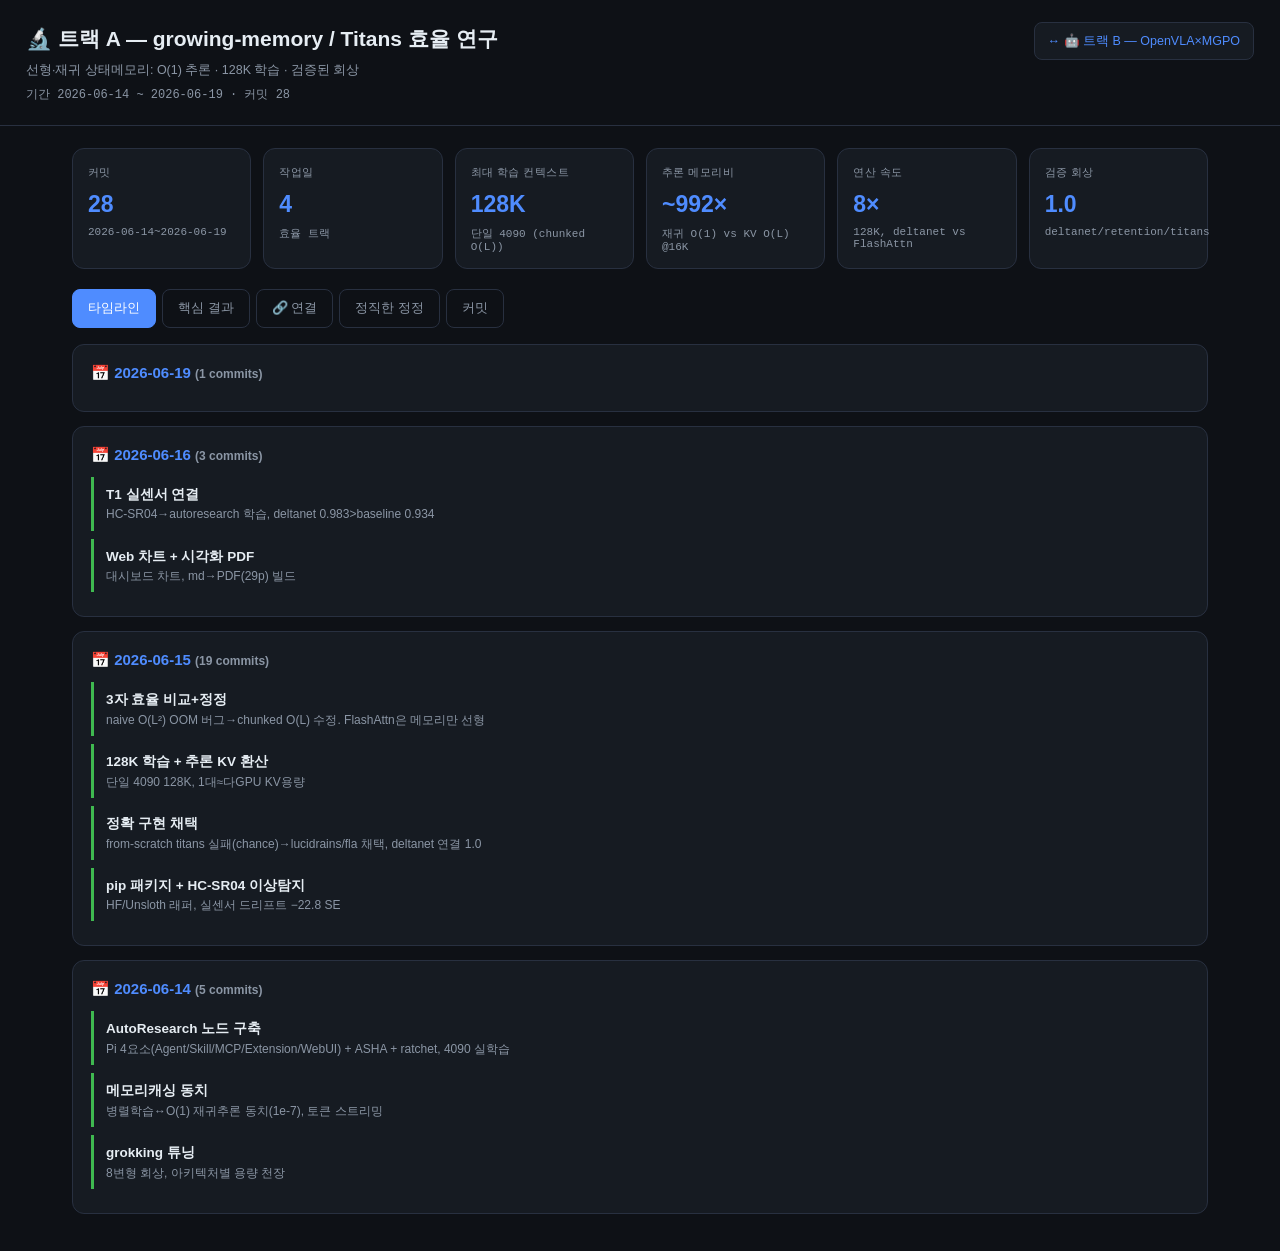
==== report/track_a_growing_memory.html @ 5fa823ae "refactor(report): 보고서를 두 연구 트랙으로 분리 + 연결점 명시 - track_a_growing_memory.html: growing-memory/Titans 효율" ====
<!DOCTYPE html><html lang=ko><head><meta charset=utf-8>
<meta name=viewport content="width=device-width,initial-scale=1"><title>트랙 A — growing-memory / Titans 효율 연구</title>
<style>
:root{--bg:#0e1116;--pan:#161b22;--ln:#283040;--ink:#e6edf3;--mut:#8b96a5;--acc:#4f8cff;--good:#3fb950;--warn:#d29922;--bad:#f85149;--mono:"SF Mono",ui-monospace,Menlo,monospace}
*{box-sizing:border-box}body{margin:0;background:var(--bg);color:var(--ink);font:14px/1.6 -apple-system,"Apple SD Gothic Neo","Noto Sans KR",sans-serif}
header{padding:22px 26px;border-bottom:1px solid var(--ln);display:flex;justify-content:space-between;align-items:flex-start;gap:16px;flex-wrap:wrap}
h1{margin:0;font-size:21px}.tag{color:var(--mut);font-size:12.5px;margin-top:4px}.sub{color:var(--mut);font:12px var(--mono);margin-top:6px}
.xlink{flex:none;background:var(--pan);border:1px solid var(--ln);border-radius:8px;padding:8px 13px;color:var(--acc);text-decoration:none;font-size:12.5px}
.xlink:hover{border-color:var(--acc)}
main{max-width:1180px;margin:0 auto;padding:22px}
.cards{display:grid;grid-template-columns:repeat(auto-fit,minmax(165px,1fr));gap:12px;margin-bottom:20px}
.card{background:var(--pan);border:1px solid var(--ln);border-radius:12px;padding:15px}
.card .k{color:var(--mut);font-size:11px;text-transform:uppercase;letter-spacing:.04em}
.card .v{font-size:23px;font-weight:700;margin-top:5px;color:var(--acc)}.card .s{color:var(--mut);font:11px var(--mono);margin-top:3px}
.tabs{display:flex;gap:6px;flex-wrap:wrap;margin-bottom:16px}
.tab{padding:8px 15px;border:1px solid var(--ln);border-radius:8px;cursor:pointer;color:var(--mut);font-size:13px;background:transparent}
.tab.on{background:var(--acc);color:#fff;border-color:var(--acc)}
.panel{display:none}.panel.on{display:block}
.day{background:var(--pan);border:1px solid var(--ln);border-radius:12px;padding:16px 18px;margin-bottom:14px}
.day h3{margin:0 0 10px;font-size:15px;color:var(--acc)}
.mi{border-left:3px solid var(--good);padding:6px 0 6px 12px;margin:8px 0}
.mi b{font-size:13.5px}.mi span{display:block;color:var(--mut);font-size:12px}
table{width:100%;border-collapse:collapse;background:var(--pan);border:1px solid var(--ln);border-radius:10px;overflow:hidden}
th,td{text-align:left;padding:9px 12px;border-bottom:1px solid var(--ln);font-size:12.5px;vertical-align:top}
th{color:var(--mut);font-size:11px;text-transform:uppercase}tr:last-child td{border-bottom:0}
td.h{font:12px var(--mono);color:var(--acc)}
.grid2{display:grid;grid-template-columns:1fr 1fr;gap:16px}@media(max-width:820px){.grid2{grid-template-columns:1fr}}
.chartbox{background:var(--pan);border:1px solid var(--ln);border-radius:12px;padding:14px}
.chartbox h4{margin:0 0 8px;font-size:13px;color:var(--ink)}canvas{width:100%;height:auto}
.cor{background:var(--pan);border:1px solid var(--ln);border-left:3px solid var(--warn);border-radius:8px;padding:11px 14px;margin-bottom:10px}
.cor .q{color:var(--warn);font-weight:600;font-size:13px}.cor .a{color:var(--mut);font-size:12.5px}.cor .f{color:var(--good);font-size:12.5px}
.muted{color:var(--mut)}.legend{font:11px var(--mono);color:var(--mut);margin-top:6px}
</style></head><body>
<header><div><h1>🔬 트랙 A — growing-memory / Titans 효율 연구</h1><div class=tag>선형·재귀 상태메모리: O(1) 추론 · 128K 학습 · 검증된 회상</div><div class=sub id=meta></div></div>
<a class=xlink href="track_b_openvla_mgpo.html">↔ 🤖 트랙 B — OpenVLA×MGPO</a></header>
<main>
 <div class=cards id=cards></div>
 <div class=tabs id=tabs></div>
 <div class=panel id=p_timeline></div><div class=panel id=p_results>
   <div class=grid2>
     <div class=chartbox><h4>① 연산 시간 vs 길이 (O(L) vs O(L²))</h4><canvas id=c1 width=520 height=300></canvas><div class=legend>🟥 Transformer(FlashAttn) · 🟩 DeltaNet</div></div>
     <div class=chartbox><h4>② 추론 메모리 (KV캐시 vs 재귀상태)</h4><canvas id=c2 width=520 height=300></canvas><div class=legend>🟥 KV cache O(L) · 🟦 재귀상태 O(1) 132KB</div></div>
     <div class=chartbox><h4>③ 검증된 구현 회상 (MQAR)</h4><canvas id=c3 width=520 height=300></canvas><div class=legend>chance≈0.062</div></div>
     <div class=chartbox><h4>④ grokking — titans 긴 컨텍스트</h4><canvas id=c4 width=520 height=300></canvas><div class=legend>0.33 정체 → 15k 급점프 → 1.0</div></div>
   </div>
</div><div class=panel id=p_bridge></div><div class=panel id=p_honest></div><div class=panel id=p_commits></div>
</main>
<script>
const COMMITS=[{"date": "2026-06-19", "hash": "377d351", "subj": "feat(report): 데일리 인터렉티브 HTML 작업 보고서 생성기"}, {"date": "2026-06-16", "hash": "81a4126", "subj": "feat(docs): md 문서 → 시각화 PDF 빌드 (차트 + pandoc/Chrome)"}, {"date": "2026-06-16", "hash": "521efe9", "subj": "feat(T1): HC-SR04 실센서 데이터를 autoresearch 학습 루프에 연결 + 포지셔닝 로드맵"}, {"date": "2026-06-16", "hash": "15da997", "subj": "feat(web): 대시보드에 점수 차트 추가 + 4090 기동 스크립트"}, {"date": "2026-06-15", "hash": "294cd90", "subj": "docs: 통합 보고서(report/REPORT.md) + 효율 재검증(deltanet)"}, {"date": "2026-06-15", "hash": "6609ed1", "subj": "feat: 검증된 구현을 autoresearch에 연결 — deltanet 1.0 end-to-end"}, {"date": "2026-06-15", "hash": "218bd7d", "subj": "feat: vetted growing-memory 구현 축별 검증 — deltanet/retention/titans 1.0 회상"}, {"date": "2026-06-15", "hash": "ca537f7", "subj": "docs: titans_real 본 런(수정 chunk_size) 결과 — 0.31→0.55, 0.9+는 미달(정직)"}, {"date": "2026-06-15", "hash": "3b5bd10", "subj": "fix(titans_real): chunk_size 버그 수정 — recall 차이 원인 규명(난이도 아님)"}, {"date": "2026-06-15", "hash": "c87ed4a", "subj": "feat(titans): lucidrains Titans를 AutoResearch base_rule=\"titans_real\"로 통합"}, {"date": "2026-06-15", "hash": "dfa973d", "subj": "fix(titans): 정확 구현 검증 — 자체 from-scratch 실패(chance), lucidrains 채택"}, {"date": "2026-06-15", "hash": "efea270", "subj": "docs: GROKKING.md에 titans 긴 컨텍스트(seq=512) 1.0 grok 반영"}, {"date": "2026-06-15", "hash": "18b76c5", "subj": "docs: titans 긴 컨텍스트 정확도 1.0 달성 — 상수메모리+완벽회상 실증"}, {"date": "2026-06-15", "hash": "b3c8d03", "subj": "feat: growing-memory pip 패키지 — AutoResearch 연결 + HF/Unsloth 래퍼"}, {"date": "2026-06-15", "hash": "44b2b65", "subj": "docs: IMPACT.md — 하드웨어 비용 절감 + 효과 + 성능 트레이드오프(정직)"}, {"date": "2026-06-15", "hash": "b9b180a", "subj": "docs: 추론 KV캐시 실측 + 하드웨어 환산 — 1×4090+선형 ≈ 다GPU KV용량"}, {"date": "2026-06-15", "hash": "192f45f", "subj": "docs: 연산 시간 벤치 — FlashAttn은 메모리만 선형, 연산은 O(L²) (선형 우위 입증)"}, {"date": "2026-06-15", "hash": "857921f", "subj": "docs: 4090 chunked 학습 최대 seq_len 실측 — 128K(131072) 토큰"}, {"date": "2026-06-15", "hash": "82a1572", "subj": "feat: 긴 시퀀스 학습 — chunked O(L) 학습 경로 + seq=2048(64×) 검증"}, {"date": "2026-06-15", "hash": "7190ef7", "subj": "fix: 선형어텐션 병렬형 OOM 결함 수정 — chunked(O(L)) 구현"}, {"date": "2026-06-15", "hash": "1a54850", "subj": "feat: 트랜스포머 vs 선형병렬 vs 선형재귀 3자 메모리 벤치 + 정정"}, {"date": "2026-06-15", "hash": "7c714f9", "subj": "feat: HC-SR04 실 센서 데이터 드리프트/이상 탐지 (§5 예측오차 이상탐지)"}, {"date": "2026-06-15", "hash": "a871ac7", "subj": "feat: NAS·Edge 미연결 노드를 도커 서버로 실구현"}, {"date": "2026-06-14", "hash": "85d7979", "subj": "feat: grokking 튜닝 — 8변형 회상 학습 + 아키텍처별 용량 천장 규명"}, {"date": "2026-06-14", "hash": "e9c995a", "subj": "feat: 재귀 eval 통합(#1) + 토큰 스트리밍 API(#2)"}, {"date": "2026-06-14", "hash": "908a408", "subj": "feat: 메모리 캐싱 최적화 — 병렬 학습 ↔ 상수메모리 RNN 추론 동치"}, {"date": "2026-06-14", "hash": "ea40912", "subj": "feat: AutoResearch 노드 — Pi AI Agent 웹 서비스 + 실물 학습 백엔드"}, {"date": "2026-06-14", "hash": "465aa52", "subj": "스캐폴드: Pi AI Agent 웹 서비스 기말 프로젝트 키트 초기 구조"}], DATES=["2026-06-14", "2026-06-15", "2026-06-16", "2026-06-19"], STATS=[["커밋", "28", "2026-06-14~2026-06-19"], ["작업일", "4", "효율 트랙"], ["최대 학습 컨텍스트", "128K", "단일 4090 (chunked O(L))"], ["추론 메모리비", "~992×", "재귀 O(1) vs KV O(L) @16K"], ["연산 속도", "8×", "128K, deltanet vs FlashAttn"], ["검증 회상", "1.0", "deltanet/retention/titans"]], MILE={"2026-06-14": [["AutoResearch 노드 구축", "Pi 4요소(Agent/Skill/MCP/Extension/WebUI) + ASHA + ratchet, 4090 실학습"], ["메모리캐싱 동치", "병렬학습↔O(1) 재귀추론 동치(1e-7), 토큰 스트리밍"], ["grokking 튜닝", "8변형 회상, 아키텍처별 용량 천장"]], "2026-06-15": [["3자 효율 비교+정정", "naive O(L²) OOM 버그→chunked O(L) 수정. FlashAttn은 메모리만 선형"], ["128K 학습 + 추론 KV 환산", "단일 4090 128K, 1대≈다GPU KV용량"], ["정확 구현 채택", "from-scratch titans 실패(chance)→lucidrains/fla 채택, deltanet 연결 1.0"], ["pip 패키지 + HC-SR04 이상탐지", "HF/Unsloth 래퍼, 실센서 드리프트 −22.8 SE"]], "2026-06-16": [["T1 실센서 연결", "HC-SR04→autoresearch 학습, deltanet 0.983>baseline 0.934"], ["Web 차트 + 시각화 PDF", "대시보드 차트, md→PDF(29p) 빌드"]]},
      COR=[["선형 OOM=우위?", "naive O(L²) 구현 버그였음", "chunked O(L) 재구현 → OOM 해소"], ["학습 메모리 우위", "FlashAttn이 O(L)이라 거짓", "진짜 우위는 추론 O(1)로 재정의"], ["자체 titans 정확?", "from-scratch가 chance(학습실패)", "lucidrains titans-pytorch 채택"], ["recall 0.98 vs 0.33 = 난이도?", "틀림 — 변수 격리로 chunk_size 버그", "chunk_size=min(32,seg) 수정"], ["NAS/엣지 연결됨?", "실은 stub", "도커 NAS·Edge 서버로 실구현"], ["titans 이름 내가 지음?", "Google 논문(2501.00663) 차용", "출처 명시 + 정확 구현 검증"]], CH={"compute": {"L": [2048, 8192, 32768, 65536, 131072], "deltanet": [4.0, 3.8, 6.9, 14.8, 31.2], "tf": [0.8, 2.1, 18.5, 65.4, 244.0]}, "infer": {"L": [8192, 131072, 1048576, 2097152], "kv": [0.08, 1.17, 9.69, 19.35], "state": 0.0259}, "recall": {"names": ["deltanet", "gated_deltanet", "retention", "titans", "linear", "gla"], "vals": [1.0, 1.0, 1.0, 1.0, 0.54, 0.06]}, "grok": {"steps": [1000, 2000, 3000, 4000, 5000, 6000, 7000, 8000, 9000, 10000, 11000, 12000, 13000, 14000, 15000, 16000, 17000, 18000, 19000, 20000, 21000, 22000, 23000, 24000, 25000], "rec": [0.324, 0.332, 0.335, 0.346, 0.335, 0.339, 0.341, 0.342, 0.336, 0.336, 0.337, 0.337, 0.326, 0.337, 0.604, 0.789, 0.939, 0.986, 0.995, 0.997, 1, 1, 1, 1, 1]}},
      BRIDGE=[["OpenVLA object state memory ＝ growing-memory(deltanet/titans)", "트랙 B Phase 2에서 객체 상태를 시간축으로 유지하는 메모리를, 트랙 A의 O(1) 재귀상태 구현으로 만든다."], ["compression-coverage ↔ 엣지학습노드(autoresearch)", "트랙 B의 소형코어 압축 가설을, 트랙 A의 autoresearch config 스윕(보상=success)으로 탐색한다."], ["공유 목표: 엣지 상수메모리", "둘 다 단일 4090/엣지에서 상수메모리 추론을 지향 — 효율(A)이 강건성(B)의 배포 수단이 된다."]], BRIDGE_NOTE="연결은 <b>구현 수단</b> 한 곳뿐이다. 가설·지표·합격선은 완전 독립. 트랙 B의 Phase 1(에이전트, frozen OpenVLA)은 트랙 A와 무관하고, <b>Phase 2</b>에서만 트랙 A의 메모리를 재사용한다.", PANELS=[["timeline", "타임라인"], ["results", "핵심 결과"], ["bridge", "🔗 연결"], ["honest", "정직한 정정"], ["commits", "커밋"]];
document.getElementById('meta').textContent='기간 '+(DATES[0]||'-')+' ~ '+(DATES[DATES.length-1]||'-')+'  ·  커밋 '+COMMITS.length;
cards.innerHTML=STATS.map(s=>`<div class=card><div class=k>${s[0]}</div><div class=v>${s[1]}</div><div class=s>${s[2]}</div></div>`).join('');
tabs.innerHTML=PANELS.map((t,i)=>`<div class="tab${i==0?' on':''}" data-t=${t[0]}>${t[1]}</div>`).join('');
function show(t){document.querySelectorAll('.tab').forEach(e=>e.classList.toggle('on',e.dataset.t==t));
 document.querySelectorAll('.panel').forEach(e=>e.classList.remove('on'));document.getElementById('p_'+t).classList.add('on');
 if(t=='results')draw();}
document.querySelectorAll('.tab').forEach(e=>e.onclick=()=>show(e.dataset.t));
p_timeline.innerHTML=[...DATES].reverse().map(d=>{
 const ms=(MILE[d]||[]).map(m=>`<div class=mi><b>${m[0]}</b><span>${m[1]}</span></div>`).join('');
 const cs=COMMITS.filter(c=>c.date==d);
 return `<div class=day><h3>📅 ${d} <span class=muted style="font-size:12px">(${cs.length} commits)</span></h3>${ms}</div>`;}).join('');
p_bridge.innerHTML='<div class=day><h3>🔗 두 연구의 연결점 (단 하나, Phase 2)</h3><p class=muted>'+BRIDGE_NOTE+'</p>'+
 BRIDGE.map(b=>`<div class=mi><b>${b[0]}</b><span>${b[1]}</span></div>`).join('')+'</div>';
p_honest.innerHTML='<p class=muted>이 트랙에서 스스로 정정한 과장/오류(사용자 지적 포함):</p>'+
 COR.map(c=>`<div class=cor><div class=q>⚠ ${c[0]}</div><div class=a>→ ${c[1]}</div><div class=f>✓ ${c[2]}</div></div>`).join('');
p_commits.innerHTML='<table><thead><tr><th>날짜</th><th>해시</th><th>내용</th></tr></thead><tbody>'+
 COMMITS.map(c=>`<tr><td class=muted>${c.date}</td><td class=h>${c.hash}</td><td>${c.subj}</td></tr>`).join('')+'</tbody></table>';

function axes(ctx,W,H,pad){ctx.clearRect(0,0,W,H);ctx.strokeStyle='#283040';ctx.fillStyle='#8b96a5';ctx.font='10px monospace';return{x0:pad,y0:H-28,pw:W-pad-10,ph:H-28-10};}
let drawn=false;
function draw(){if(drawn||!CH)return;drawn=true;
 let c=c1.getContext('2d'),A=axes(c,520,300,40);const L=CH.compute.L;
 const lx=v=>A.x0+Math.log2(v/L[0])/Math.log2(L[L.length-1]/L[0])*A.pw;
 const allt=CH.compute.tf.concat(CH.compute.deltanet),mn=Math.min(...allt),mx=Math.max(...allt);
 const ly=v=>A.y0-(Math.log10(v)-Math.log10(mn))/(Math.log10(mx)-Math.log10(mn))*A.ph;
 [['tf','#f85149'],['deltanet','#3fb950']].forEach(([k,col])=>{c.strokeStyle=col;c.fillStyle=col;c.lineWidth=2;c.beginPath();
  CH.compute[k].forEach((v,i)=>{const x=lx(L[i]),y=ly(v);i?c.lineTo(x,y):c.moveTo(x,y);});c.stroke();
  CH.compute[k].forEach((v,i)=>{c.beginPath();c.arc(lx(L[i]),ly(v),3,0,7);c.fill();});});
 c.fillStyle='#8b96a5';L.forEach(v=>c.fillText(v>=1024?(v/1024)+'K':v,lx(v)-8,A.y0+14));
 c=c2.getContext('2d');A=axes(c,520,300,44);const L2=CH.infer.L;
 const lx2=v=>A.x0+Math.log2(v/L2[0])/Math.log2(L2[L2.length-1]/L2[0])*A.pw;
 const mx2=Math.max(...CH.infer.kv),ly2=v=>A.y0-(Math.log10(Math.max(v,.01))-Math.log10(.01))/(Math.log10(mx2)-Math.log10(.01))*A.ph;
 c.strokeStyle='#f85149';c.fillStyle='#f85149';c.lineWidth=2;c.beginPath();
 CH.infer.kv.forEach((v,i)=>{const x=lx2(L2[i]),y=ly2(v);i?c.lineTo(x,y):c.moveTo(x,y);});c.stroke();
 c.strokeStyle='#4f8cff';c.beginPath();L2.forEach((l,i)=>{const x=lx2(l),y=ly2(CH.infer.state);i?c.lineTo(x,y):c.moveTo(x,y);});c.stroke();
 c.fillStyle='#8b96a5';L2.forEach(v=>c.fillText(v>=1e6?(v/1e6)+'M':(v/1024)+'K',lx2(v)-10,A.y0+14));c.fillText('GB',6,16);
 c=c3.getContext('2d');A=axes(c,520,300,30);const N=CH.recall.names.length,sw=A.pw/N;
 for(let g=0;g<=4;g++){const y=A.y0-g/4*A.ph;c.strokeStyle='#283040';c.beginPath();c.moveTo(A.x0,y);c.lineTo(520-10,y);c.stroke();c.fillStyle='#8b96a5';c.fillText((g/4).toFixed(2),6,y+3);}
 CH.recall.vals.forEach((v,i)=>{const x=A.x0+i*sw+8,bw=sw-16;c.fillStyle=v>=.9?'#3fb950':(v>.2?'#d29922':'#f85149');c.fillRect(x,A.y0-v*A.ph,bw,v*A.ph);
  c.save();c.translate(x+bw/2,A.y0+12);c.rotate(-.4);c.fillStyle='#8b96a5';c.textAlign='right';c.fillText(CH.recall.names[i],0,0);c.restore();});
 c=c4.getContext('2d');A=axes(c,520,300,34);const S=CH.grok.steps,R=CH.grok.rec,smx=S[S.length-1];
 for(let g=0;g<=4;g++){const y=A.y0-g/4*A.ph;c.strokeStyle='#283040';c.beginPath();c.moveTo(A.x0,y);c.lineTo(520-10,y);c.stroke();c.fillStyle='#8b96a5';c.fillText((g/4).toFixed(2),6,y+3);}
 c.strokeStyle='#4f8cff';c.lineWidth=2;c.beginPath();S.forEach((s,i)=>{const x=A.x0+s/smx*A.pw,y=A.y0-R[i]*A.ph;i?c.lineTo(x,y):c.moveTo(x,y);});c.stroke();
 const gx=A.x0+15000/smx*A.pw;c.strokeStyle='#3fb950';c.setLineDash([4,3]);c.beginPath();c.moveTo(gx,A.y0);c.lineTo(gx,A.y0-A.ph);c.stroke();c.setLineDash([]);c.fillStyle='#3fb950';c.fillText('grok@15k',gx+4,A.y0-A.ph+12);}

show('timeline');
</script></body></html>
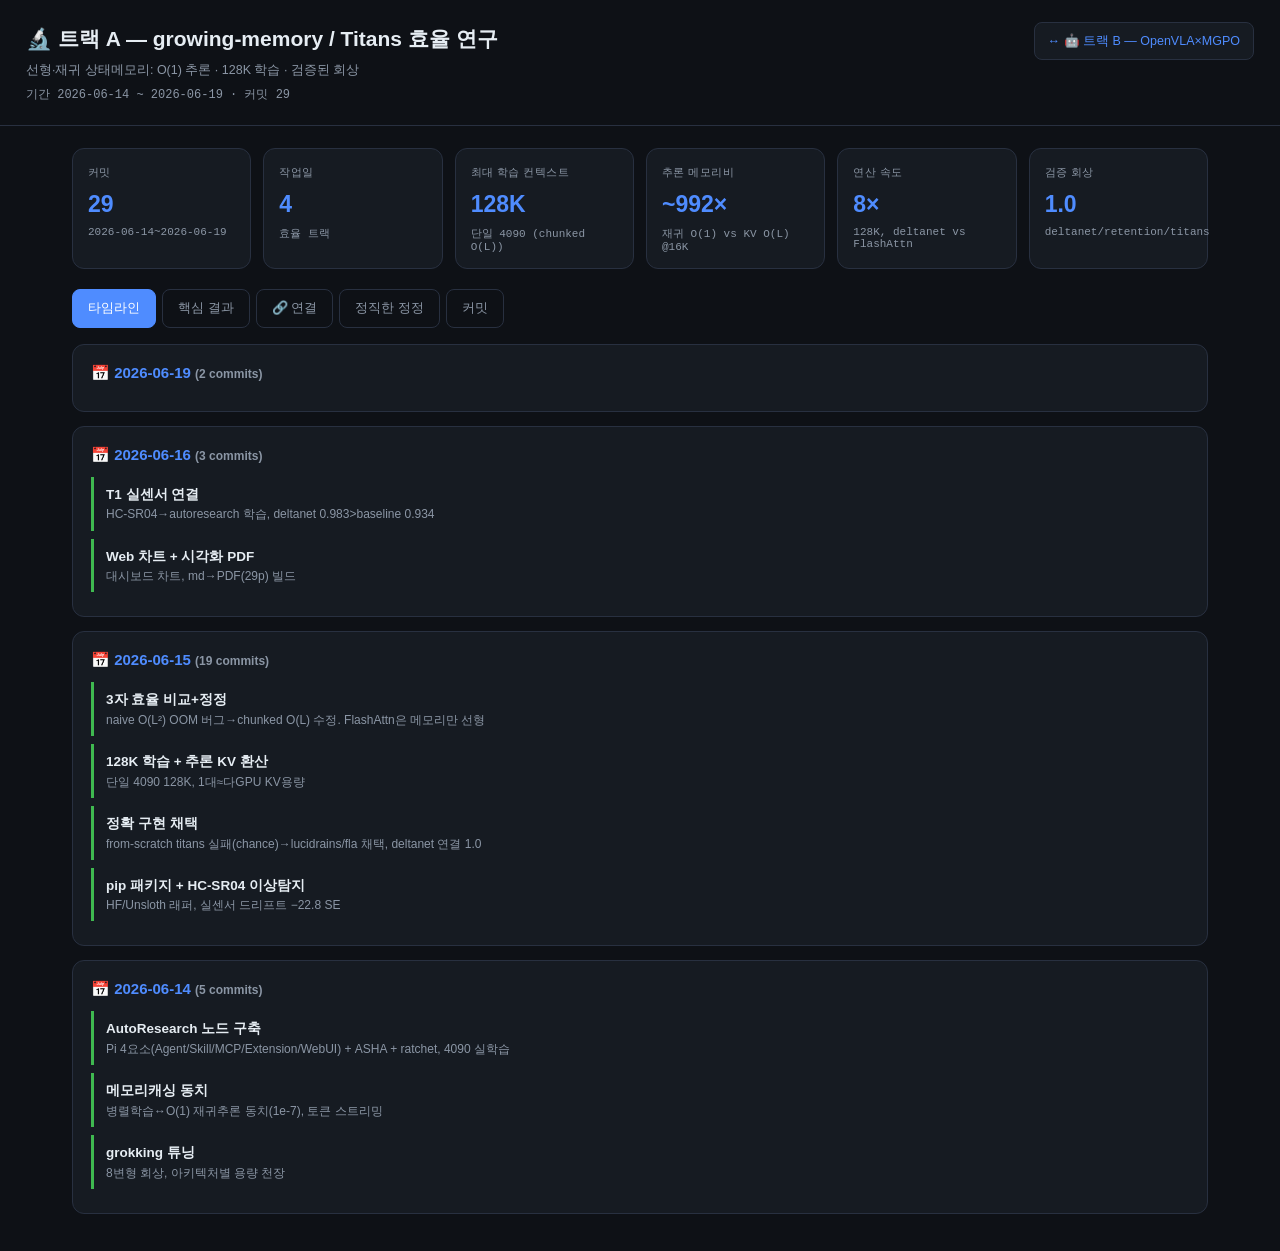
==== commit 991a05ab: "feat(track-b): S0b LIBERO baseline 실측 — OpenVLA spatial 66% + physics proxy - s0b_libero_baseline.py" ====
--- a/report/track_a_growing_memory.html
+++ b/report/track_a_growing_memory.html
@@ -46,7 +46,7 @@
 </div><div class=panel id=p_bridge></div><div class=panel id=p_honest></div><div class=panel id=p_commits></div>
 </main>
 <script>
-const COMMITS=[{"date": "2026-06-19", "hash": "377d351", "subj": "feat(report): 데일리 인터렉티브 HTML 작업 보고서 생성기"}, {"date": "2026-06-16", "hash": "81a4126", "subj": "feat(docs): md 문서 → 시각화 PDF 빌드 (차트 + pandoc/Chrome)"}, {"date": "2026-06-16", "hash": "521efe9", "subj": "feat(T1): HC-SR04 실센서 데이터를 autoresearch 학습 루프에 연결 + 포지셔닝 로드맵"}, {"date": "2026-06-16", "hash": "15da997", "subj": "feat(web): 대시보드에 점수 차트 추가 + 4090 기동 스크립트"}, {"date": "2026-06-15", "hash": "294cd90", "subj": "docs: 통합 보고서(report/REPORT.md) + 효율 재검증(deltanet)"}, {"date": "2026-06-15", "hash": "6609ed1", "subj": "feat: 검증된 구현을 autoresearch에 연결 — deltanet 1.0 end-to-end"}, {"date": "2026-06-15", "hash": "218bd7d", "subj": "feat: vetted growing-memory 구현 축별 검증 — deltanet/retention/titans 1.0 회상"}, {"date": "2026-06-15", "hash": "ca537f7", "subj": "docs: titans_real 본 런(수정 chunk_size) 결과 — 0.31→0.55, 0.9+는 미달(정직)"}, {"date": "2026-06-15", "hash": "3b5bd10", "subj": "fix(titans_real): chunk_size 버그 수정 — recall 차이 원인 규명(난이도 아님)"}, {"date": "2026-06-15", "hash": "c87ed4a", "subj": "feat(titans): lucidrains Titans를 AutoResearch base_rule=\"titans_real\"로 통합"}, {"date": "2026-06-15", "hash": "dfa973d", "subj": "fix(titans): 정확 구현 검증 — 자체 from-scratch 실패(chance), lucidrains 채택"}, {"date": "2026-06-15", "hash": "efea270", "subj": "docs: GROKKING.md에 titans 긴 컨텍스트(seq=512) 1.0 grok 반영"}, {"date": "2026-06-15", "hash": "18b76c5", "subj": "docs: titans 긴 컨텍스트 정확도 1.0 달성 — 상수메모리+완벽회상 실증"}, {"date": "2026-06-15", "hash": "b3c8d03", "subj": "feat: growing-memory pip 패키지 — AutoResearch 연결 + HF/Unsloth 래퍼"}, {"date": "2026-06-15", "hash": "44b2b65", "subj": "docs: IMPACT.md — 하드웨어 비용 절감 + 효과 + 성능 트레이드오프(정직)"}, {"date": "2026-06-15", "hash": "b9b180a", "subj": "docs: 추론 KV캐시 실측 + 하드웨어 환산 — 1×4090+선형 ≈ 다GPU KV용량"}, {"date": "2026-06-15", "hash": "192f45f", "subj": "docs: 연산 시간 벤치 — FlashAttn은 메모리만 선형, 연산은 O(L²) (선형 우위 입증)"}, {"date": "2026-06-15", "hash": "857921f", "subj": "docs: 4090 chunked 학습 최대 seq_len 실측 — 128K(131072) 토큰"}, {"date": "2026-06-15", "hash": "82a1572", "subj": "feat: 긴 시퀀스 학습 — chunked O(L) 학습 경로 + seq=2048(64×) 검증"}, {"date": "2026-06-15", "hash": "7190ef7", "subj": "fix: 선형어텐션 병렬형 OOM 결함 수정 — chunked(O(L)) 구현"}, {"date": "2026-06-15", "hash": "1a54850", "subj": "feat: 트랜스포머 vs 선형병렬 vs 선형재귀 3자 메모리 벤치 + 정정"}, {"date": "2026-06-15", "hash": "7c714f9", "subj": "feat: HC-SR04 실 센서 데이터 드리프트/이상 탐지 (§5 예측오차 이상탐지)"}, {"date": "2026-06-15", "hash": "a871ac7", "subj": "feat: NAS·Edge 미연결 노드를 도커 서버로 실구현"}, {"date": "2026-06-14", "hash": "85d7979", "subj": "feat: grokking 튜닝 — 8변형 회상 학습 + 아키텍처별 용량 천장 규명"}, {"date": "2026-06-14", "hash": "e9c995a", "subj": "feat: 재귀 eval 통합(#1) + 토큰 스트리밍 API(#2)"}, {"date": "2026-06-14", "hash": "908a408", "subj": "feat: 메모리 캐싱 최적화 — 병렬 학습 ↔ 상수메모리 RNN 추론 동치"}, {"date": "2026-06-14", "hash": "ea40912", "subj": "feat: AutoResearch 노드 — Pi AI Agent 웹 서비스 + 실물 학습 백엔드"}, {"date": "2026-06-14", "hash": "465aa52", "subj": "스캐폴드: Pi AI Agent 웹 서비스 기말 프로젝트 키트 초기 구조"}], DATES=["2026-06-14", "2026-06-15", "2026-06-16", "2026-06-19"], STATS=[["커밋", "28", "2026-06-14~2026-06-19"], ["작업일", "4", "효율 트랙"], ["최대 학습 컨텍스트", "128K", "단일 4090 (chunked O(L))"], ["추론 메모리비", "~992×", "재귀 O(1) vs KV O(L) @16K"], ["연산 속도", "8×", "128K, deltanet vs FlashAttn"], ["검증 회상", "1.0", "deltanet/retention/titans"]], MILE={"2026-06-14": [["AutoResearch 노드 구축", "Pi 4요소(Agent/Skill/MCP/Extension/WebUI) + ASHA + ratchet, 4090 실학습"], ["메모리캐싱 동치", "병렬학습↔O(1) 재귀추론 동치(1e-7), 토큰 스트리밍"], ["grokking 튜닝", "8변형 회상, 아키텍처별 용량 천장"]], "2026-06-15": [["3자 효율 비교+정정", "naive O(L²) OOM 버그→chunked O(L) 수정. FlashAttn은 메모리만 선형"], ["128K 학습 + 추론 KV 환산", "단일 4090 128K, 1대≈다GPU KV용량"], ["정확 구현 채택", "from-scratch titans 실패(chance)→lucidrains/fla 채택, deltanet 연결 1.0"], ["pip 패키지 + HC-SR04 이상탐지", "HF/Unsloth 래퍼, 실센서 드리프트 −22.8 SE"]], "2026-06-16": [["T1 실센서 연결", "HC-SR04→autoresearch 학습, deltanet 0.983>baseline 0.934"], ["Web 차트 + 시각화 PDF", "대시보드 차트, md→PDF(29p) 빌드"]]},
+const COMMITS=[{"date": "2026-06-19", "hash": "5fa823a", "subj": "refactor(report): 보고서를 두 연구 트랙으로 분리 + 연결점 명시"}, {"date": "2026-06-19", "hash": "377d351", "subj": "feat(report): 데일리 인터렉티브 HTML 작업 보고서 생성기"}, {"date": "2026-06-16", "hash": "81a4126", "subj": "feat(docs): md 문서 → 시각화 PDF 빌드 (차트 + pandoc/Chrome)"}, {"date": "2026-06-16", "hash": "521efe9", "subj": "feat(T1): HC-SR04 실센서 데이터를 autoresearch 학습 루프에 연결 + 포지셔닝 로드맵"}, {"date": "2026-06-16", "hash": "15da997", "subj": "feat(web): 대시보드에 점수 차트 추가 + 4090 기동 스크립트"}, {"date": "2026-06-15", "hash": "294cd90", "subj": "docs: 통합 보고서(report/REPORT.md) + 효율 재검증(deltanet)"}, {"date": "2026-06-15", "hash": "6609ed1", "subj": "feat: 검증된 구현을 autoresearch에 연결 — deltanet 1.0 end-to-end"}, {"date": "2026-06-15", "hash": "218bd7d", "subj": "feat: vetted growing-memory 구현 축별 검증 — deltanet/retention/titans 1.0 회상"}, {"date": "2026-06-15", "hash": "ca537f7", "subj": "docs: titans_real 본 런(수정 chunk_size) 결과 — 0.31→0.55, 0.9+는 미달(정직)"}, {"date": "2026-06-15", "hash": "3b5bd10", "subj": "fix(titans_real): chunk_size 버그 수정 — recall 차이 원인 규명(난이도 아님)"}, {"date": "2026-06-15", "hash": "c87ed4a", "subj": "feat(titans): lucidrains Titans를 AutoResearch base_rule=\"titans_real\"로 통합"}, {"date": "2026-06-15", "hash": "dfa973d", "subj": "fix(titans): 정확 구현 검증 — 자체 from-scratch 실패(chance), lucidrains 채택"}, {"date": "2026-06-15", "hash": "efea270", "subj": "docs: GROKKING.md에 titans 긴 컨텍스트(seq=512) 1.0 grok 반영"}, {"date": "2026-06-15", "hash": "18b76c5", "subj": "docs: titans 긴 컨텍스트 정확도 1.0 달성 — 상수메모리+완벽회상 실증"}, {"date": "2026-06-15", "hash": "b3c8d03", "subj": "feat: growing-memory pip 패키지 — AutoResearch 연결 + HF/Unsloth 래퍼"}, {"date": "2026-06-15", "hash": "44b2b65", "subj": "docs: IMPACT.md — 하드웨어 비용 절감 + 효과 + 성능 트레이드오프(정직)"}, {"date": "2026-06-15", "hash": "b9b180a", "subj": "docs: 추론 KV캐시 실측 + 하드웨어 환산 — 1×4090+선형 ≈ 다GPU KV용량"}, {"date": "2026-06-15", "hash": "192f45f", "subj": "docs: 연산 시간 벤치 — FlashAttn은 메모리만 선형, 연산은 O(L²) (선형 우위 입증)"}, {"date": "2026-06-15", "hash": "857921f", "subj": "docs: 4090 chunked 학습 최대 seq_len 실측 — 128K(131072) 토큰"}, {"date": "2026-06-15", "hash": "82a1572", "subj": "feat: 긴 시퀀스 학습 — chunked O(L) 학습 경로 + seq=2048(64×) 검증"}, {"date": "2026-06-15", "hash": "7190ef7", "subj": "fix: 선형어텐션 병렬형 OOM 결함 수정 — chunked(O(L)) 구현"}, {"date": "2026-06-15", "hash": "1a54850", "subj": "feat: 트랜스포머 vs 선형병렬 vs 선형재귀 3자 메모리 벤치 + 정정"}, {"date": "2026-06-15", "hash": "7c714f9", "subj": "feat: HC-SR04 실 센서 데이터 드리프트/이상 탐지 (§5 예측오차 이상탐지)"}, {"date": "2026-06-15", "hash": "a871ac7", "subj": "feat: NAS·Edge 미연결 노드를 도커 서버로 실구현"}, {"date": "2026-06-14", "hash": "85d7979", "subj": "feat: grokking 튜닝 — 8변형 회상 학습 + 아키텍처별 용량 천장 규명"}, {"date": "2026-06-14", "hash": "e9c995a", "subj": "feat: 재귀 eval 통합(#1) + 토큰 스트리밍 API(#2)"}, {"date": "2026-06-14", "hash": "908a408", "subj": "feat: 메모리 캐싱 최적화 — 병렬 학습 ↔ 상수메모리 RNN 추론 동치"}, {"date": "2026-06-14", "hash": "ea40912", "subj": "feat: AutoResearch 노드 — Pi AI Agent 웹 서비스 + 실물 학습 백엔드"}, {"date": "2026-06-14", "hash": "465aa52", "subj": "스캐폴드: Pi AI Agent 웹 서비스 기말 프로젝트 키트 초기 구조"}], DATES=["2026-06-14", "2026-06-15", "2026-06-16", "2026-06-19"], STATS=[["커밋", "29", "2026-06-14~2026-06-19"], ["작업일", "4", "효율 트랙"], ["최대 학습 컨텍스트", "128K", "단일 4090 (chunked O(L))"], ["추론 메모리비", "~992×", "재귀 O(1) vs KV O(L) @16K"], ["연산 속도", "8×", "128K, deltanet vs FlashAttn"], ["검증 회상", "1.0", "deltanet/retention/titans"]], MILE={"2026-06-14": [["AutoResearch 노드 구축", "Pi 4요소(Agent/Skill/MCP/Extension/WebUI) + ASHA + ratchet, 4090 실학습"], ["메모리캐싱 동치", "병렬학습↔O(1) 재귀추론 동치(1e-7), 토큰 스트리밍"], ["grokking 튜닝", "8변형 회상, 아키텍처별 용량 천장"]], "2026-06-15": [["3자 효율 비교+정정", "naive O(L²) OOM 버그→chunked O(L) 수정. FlashAttn은 메모리만 선형"], ["128K 학습 + 추론 KV 환산", "단일 4090 128K, 1대≈다GPU KV용량"], ["정확 구현 채택", "from-scratch titans 실패(chance)→lucidrains/fla 채택, deltanet 연결 1.0"], ["pip 패키지 + HC-SR04 이상탐지", "HF/Unsloth 래퍼, 실센서 드리프트 −22.8 SE"]], "2026-06-16": [["T1 실센서 연결", "HC-SR04→autoresearch 학습, deltanet 0.983>baseline 0.934"], ["Web 차트 + 시각화 PDF", "대시보드 차트, md→PDF(29p) 빌드"]]},
       COR=[["선형 OOM=우위?", "naive O(L²) 구현 버그였음", "chunked O(L) 재구현 → OOM 해소"], ["학습 메모리 우위", "FlashAttn이 O(L)이라 거짓", "진짜 우위는 추론 O(1)로 재정의"], ["자체 titans 정확?", "from-scratch가 chance(학습실패)", "lucidrains titans-pytorch 채택"], ["recall 0.98 vs 0.33 = 난이도?", "틀림 — 변수 격리로 chunk_size 버그", "chunk_size=min(32,seg) 수정"], ["NAS/엣지 연결됨?", "실은 stub", "도커 NAS·Edge 서버로 실구현"], ["titans 이름 내가 지음?", "Google 논문(2501.00663) 차용", "출처 명시 + 정확 구현 검증"]], CH={"compute": {"L": [2048, 8192, 32768, 65536, 131072], "deltanet": [4.0, 3.8, 6.9, 14.8, 31.2], "tf": [0.8, 2.1, 18.5, 65.4, 244.0]}, "infer": {"L": [8192, 131072, 1048576, 2097152], "kv": [0.08, 1.17, 9.69, 19.35], "state": 0.0259}, "recall": {"names": ["deltanet", "gated_deltanet", "retention", "titans", "linear", "gla"], "vals": [1.0, 1.0, 1.0, 1.0, 0.54, 0.06]}, "grok": {"steps": [1000, 2000, 3000, 4000, 5000, 6000, 7000, 8000, 9000, 10000, 11000, 12000, 13000, 14000, 15000, 16000, 17000, 18000, 19000, 20000, 21000, 22000, 23000, 24000, 25000], "rec": [0.324, 0.332, 0.335, 0.346, 0.335, 0.339, 0.341, 0.342, 0.336, 0.336, 0.337, 0.337, 0.326, 0.337, 0.604, 0.789, 0.939, 0.986, 0.995, 0.997, 1, 1, 1, 1, 1]}},
       BRIDGE=[["OpenVLA object state memory ＝ growing-memory(deltanet/titans)", "트랙 B Phase 2에서 객체 상태를 시간축으로 유지하는 메모리를, 트랙 A의 O(1) 재귀상태 구현으로 만든다."], ["compression-coverage ↔ 엣지학습노드(autoresearch)", "트랙 B의 소형코어 압축 가설을, 트랙 A의 autoresearch config 스윕(보상=success)으로 탐색한다."], ["공유 목표: 엣지 상수메모리", "둘 다 단일 4090/엣지에서 상수메모리 추론을 지향 — 효율(A)이 강건성(B)의 배포 수단이 된다."]], BRIDGE_NOTE="연결은 <b>구현 수단</b> 한 곳뿐이다. 가설·지표·합격선은 완전 독립. 트랙 B의 Phase 1(에이전트, frozen OpenVLA)은 트랙 A와 무관하고, <b>Phase 2</b>에서만 트랙 A의 메모리를 재사용한다.", PANELS=[["timeline", "타임라인"], ["results", "핵심 결과"], ["bridge", "🔗 연결"], ["honest", "정직한 정정"], ["commits", "커밋"]];
 document.getElementById('meta').textContent='기간 '+(DATES[0]||'-')+' ~ '+(DATES[DATES.length-1]||'-')+'  ·  커밋 '+COMMITS.length;
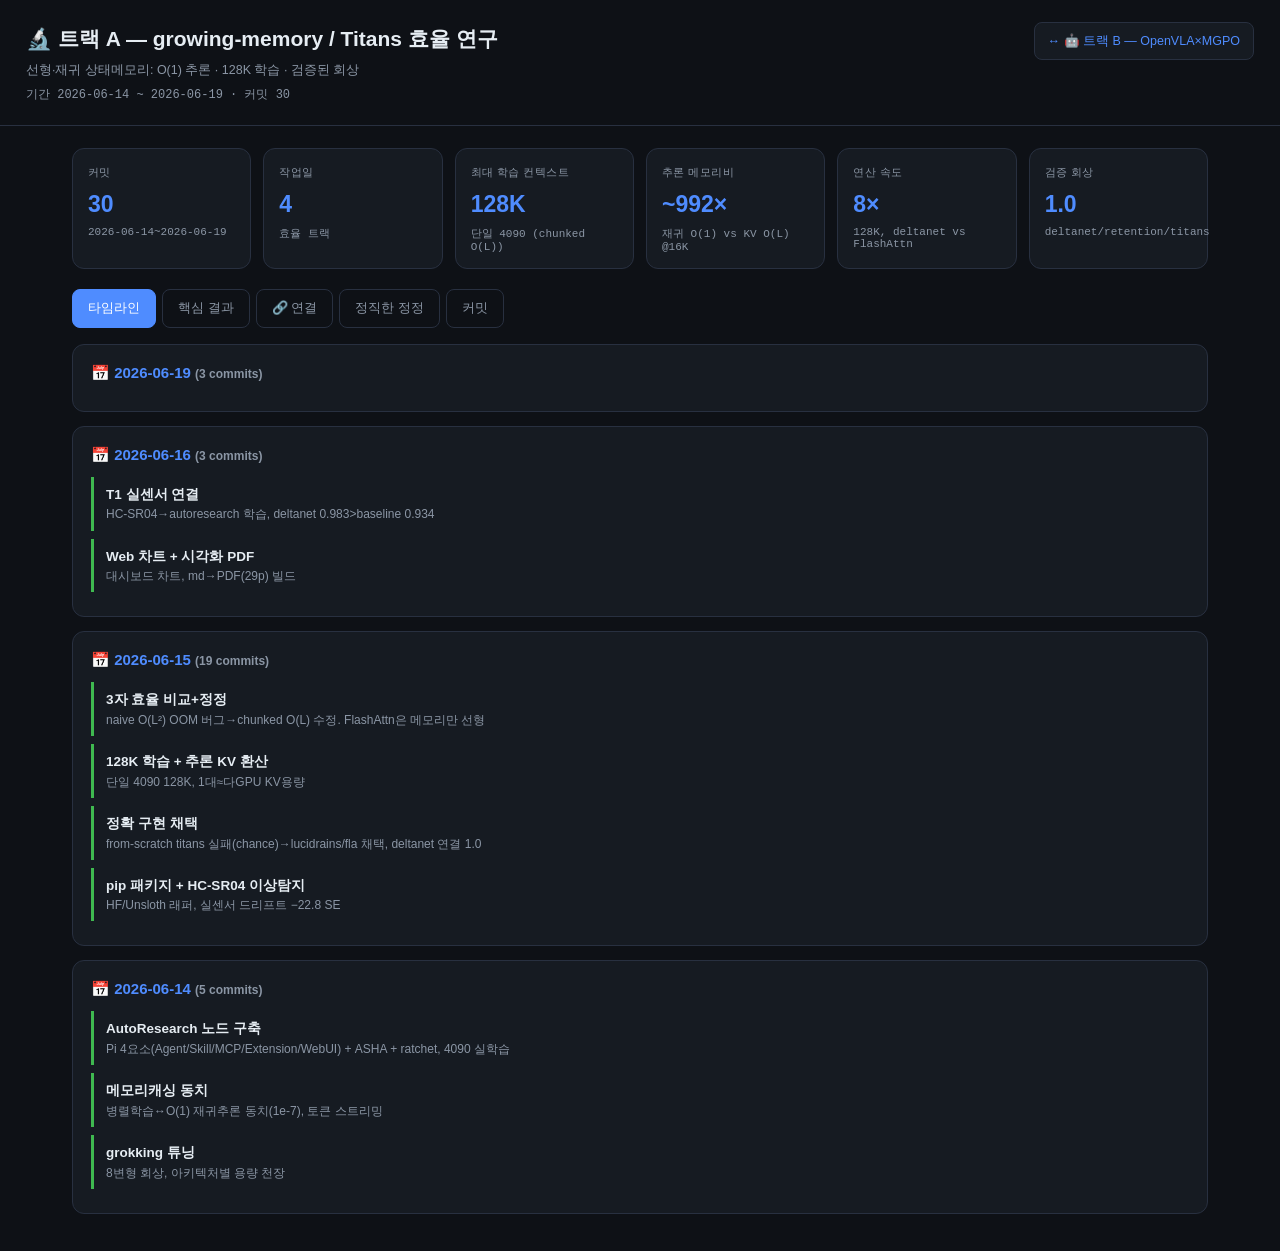
==== commit 0c1880fe: "docs(track-b): S0b 정성 분석 — 태스크별 성공률 + 실패 모드 (프레임 직접 확인) - 태스크별 성공률 집계: 최악 next_to_the_plate/on_the_r" ====
--- a/report/track_a_growing_memory.html
+++ b/report/track_a_growing_memory.html
@@ -46,7 +46,7 @@
 </div><div class=panel id=p_bridge></div><div class=panel id=p_honest></div><div class=panel id=p_commits></div>
 </main>
 <script>
-const COMMITS=[{"date": "2026-06-19", "hash": "5fa823a", "subj": "refactor(report): 보고서를 두 연구 트랙으로 분리 + 연결점 명시"}, {"date": "2026-06-19", "hash": "377d351", "subj": "feat(report): 데일리 인터렉티브 HTML 작업 보고서 생성기"}, {"date": "2026-06-16", "hash": "81a4126", "subj": "feat(docs): md 문서 → 시각화 PDF 빌드 (차트 + pandoc/Chrome)"}, {"date": "2026-06-16", "hash": "521efe9", "subj": "feat(T1): HC-SR04 실센서 데이터를 autoresearch 학습 루프에 연결 + 포지셔닝 로드맵"}, {"date": "2026-06-16", "hash": "15da997", "subj": "feat(web): 대시보드에 점수 차트 추가 + 4090 기동 스크립트"}, {"date": "2026-06-15", "hash": "294cd90", "subj": "docs: 통합 보고서(report/REPORT.md) + 효율 재검증(deltanet)"}, {"date": "2026-06-15", "hash": "6609ed1", "subj": "feat: 검증된 구현을 autoresearch에 연결 — deltanet 1.0 end-to-end"}, {"date": "2026-06-15", "hash": "218bd7d", "subj": "feat: vetted growing-memory 구현 축별 검증 — deltanet/retention/titans 1.0 회상"}, {"date": "2026-06-15", "hash": "ca537f7", "subj": "docs: titans_real 본 런(수정 chunk_size) 결과 — 0.31→0.55, 0.9+는 미달(정직)"}, {"date": "2026-06-15", "hash": "3b5bd10", "subj": "fix(titans_real): chunk_size 버그 수정 — recall 차이 원인 규명(난이도 아님)"}, {"date": "2026-06-15", "hash": "c87ed4a", "subj": "feat(titans): lucidrains Titans를 AutoResearch base_rule=\"titans_real\"로 통합"}, {"date": "2026-06-15", "hash": "dfa973d", "subj": "fix(titans): 정확 구현 검증 — 자체 from-scratch 실패(chance), lucidrains 채택"}, {"date": "2026-06-15", "hash": "efea270", "subj": "docs: GROKKING.md에 titans 긴 컨텍스트(seq=512) 1.0 grok 반영"}, {"date": "2026-06-15", "hash": "18b76c5", "subj": "docs: titans 긴 컨텍스트 정확도 1.0 달성 — 상수메모리+완벽회상 실증"}, {"date": "2026-06-15", "hash": "b3c8d03", "subj": "feat: growing-memory pip 패키지 — AutoResearch 연결 + HF/Unsloth 래퍼"}, {"date": "2026-06-15", "hash": "44b2b65", "subj": "docs: IMPACT.md — 하드웨어 비용 절감 + 효과 + 성능 트레이드오프(정직)"}, {"date": "2026-06-15", "hash": "b9b180a", "subj": "docs: 추론 KV캐시 실측 + 하드웨어 환산 — 1×4090+선형 ≈ 다GPU KV용량"}, {"date": "2026-06-15", "hash": "192f45f", "subj": "docs: 연산 시간 벤치 — FlashAttn은 메모리만 선형, 연산은 O(L²) (선형 우위 입증)"}, {"date": "2026-06-15", "hash": "857921f", "subj": "docs: 4090 chunked 학습 최대 seq_len 실측 — 128K(131072) 토큰"}, {"date": "2026-06-15", "hash": "82a1572", "subj": "feat: 긴 시퀀스 학습 — chunked O(L) 학습 경로 + seq=2048(64×) 검증"}, {"date": "2026-06-15", "hash": "7190ef7", "subj": "fix: 선형어텐션 병렬형 OOM 결함 수정 — chunked(O(L)) 구현"}, {"date": "2026-06-15", "hash": "1a54850", "subj": "feat: 트랜스포머 vs 선형병렬 vs 선형재귀 3자 메모리 벤치 + 정정"}, {"date": "2026-06-15", "hash": "7c714f9", "subj": "feat: HC-SR04 실 센서 데이터 드리프트/이상 탐지 (§5 예측오차 이상탐지)"}, {"date": "2026-06-15", "hash": "a871ac7", "subj": "feat: NAS·Edge 미연결 노드를 도커 서버로 실구현"}, {"date": "2026-06-14", "hash": "85d7979", "subj": "feat: grokking 튜닝 — 8변형 회상 학습 + 아키텍처별 용량 천장 규명"}, {"date": "2026-06-14", "hash": "e9c995a", "subj": "feat: 재귀 eval 통합(#1) + 토큰 스트리밍 API(#2)"}, {"date": "2026-06-14", "hash": "908a408", "subj": "feat: 메모리 캐싱 최적화 — 병렬 학습 ↔ 상수메모리 RNN 추론 동치"}, {"date": "2026-06-14", "hash": "ea40912", "subj": "feat: AutoResearch 노드 — Pi AI Agent 웹 서비스 + 실물 학습 백엔드"}, {"date": "2026-06-14", "hash": "465aa52", "subj": "스캐폴드: Pi AI Agent 웹 서비스 기말 프로젝트 키트 초기 구조"}], DATES=["2026-06-14", "2026-06-15", "2026-06-16", "2026-06-19"], STATS=[["커밋", "29", "2026-06-14~2026-06-19"], ["작업일", "4", "효율 트랙"], ["최대 학습 컨텍스트", "128K", "단일 4090 (chunked O(L))"], ["추론 메모리비", "~992×", "재귀 O(1) vs KV O(L) @16K"], ["연산 속도", "8×", "128K, deltanet vs FlashAttn"], ["검증 회상", "1.0", "deltanet/retention/titans"]], MILE={"2026-06-14": [["AutoResearch 노드 구축", "Pi 4요소(Agent/Skill/MCP/Extension/WebUI) + ASHA + ratchet, 4090 실학습"], ["메모리캐싱 동치", "병렬학습↔O(1) 재귀추론 동치(1e-7), 토큰 스트리밍"], ["grokking 튜닝", "8변형 회상, 아키텍처별 용량 천장"]], "2026-06-15": [["3자 효율 비교+정정", "naive O(L²) OOM 버그→chunked O(L) 수정. FlashAttn은 메모리만 선형"], ["128K 학습 + 추론 KV 환산", "단일 4090 128K, 1대≈다GPU KV용량"], ["정확 구현 채택", "from-scratch titans 실패(chance)→lucidrains/fla 채택, deltanet 연결 1.0"], ["pip 패키지 + HC-SR04 이상탐지", "HF/Unsloth 래퍼, 실센서 드리프트 −22.8 SE"]], "2026-06-16": [["T1 실센서 연결", "HC-SR04→autoresearch 학습, deltanet 0.983>baseline 0.934"], ["Web 차트 + 시각화 PDF", "대시보드 차트, md→PDF(29p) 빌드"]]},
+const COMMITS=[{"date": "2026-06-19", "hash": "d8cf14e", "subj": "feat(track-b): rollout 영상 녹화 + 보고서 🎬 영상 탭 (실패 2건)"}, {"date": "2026-06-19", "hash": "5fa823a", "subj": "refactor(report): 보고서를 두 연구 트랙으로 분리 + 연결점 명시"}, {"date": "2026-06-19", "hash": "377d351", "subj": "feat(report): 데일리 인터렉티브 HTML 작업 보고서 생성기"}, {"date": "2026-06-16", "hash": "81a4126", "subj": "feat(docs): md 문서 → 시각화 PDF 빌드 (차트 + pandoc/Chrome)"}, {"date": "2026-06-16", "hash": "521efe9", "subj": "feat(T1): HC-SR04 실센서 데이터를 autoresearch 학습 루프에 연결 + 포지셔닝 로드맵"}, {"date": "2026-06-16", "hash": "15da997", "subj": "feat(web): 대시보드에 점수 차트 추가 + 4090 기동 스크립트"}, {"date": "2026-06-15", "hash": "294cd90", "subj": "docs: 통합 보고서(report/REPORT.md) + 효율 재검증(deltanet)"}, {"date": "2026-06-15", "hash": "6609ed1", "subj": "feat: 검증된 구현을 autoresearch에 연결 — deltanet 1.0 end-to-end"}, {"date": "2026-06-15", "hash": "218bd7d", "subj": "feat: vetted growing-memory 구현 축별 검증 — deltanet/retention/titans 1.0 회상"}, {"date": "2026-06-15", "hash": "ca537f7", "subj": "docs: titans_real 본 런(수정 chunk_size) 결과 — 0.31→0.55, 0.9+는 미달(정직)"}, {"date": "2026-06-15", "hash": "3b5bd10", "subj": "fix(titans_real): chunk_size 버그 수정 — recall 차이 원인 규명(난이도 아님)"}, {"date": "2026-06-15", "hash": "c87ed4a", "subj": "feat(titans): lucidrains Titans를 AutoResearch base_rule=\"titans_real\"로 통합"}, {"date": "2026-06-15", "hash": "dfa973d", "subj": "fix(titans): 정확 구현 검증 — 자체 from-scratch 실패(chance), lucidrains 채택"}, {"date": "2026-06-15", "hash": "efea270", "subj": "docs: GROKKING.md에 titans 긴 컨텍스트(seq=512) 1.0 grok 반영"}, {"date": "2026-06-15", "hash": "18b76c5", "subj": "docs: titans 긴 컨텍스트 정확도 1.0 달성 — 상수메모리+완벽회상 실증"}, {"date": "2026-06-15", "hash": "b3c8d03", "subj": "feat: growing-memory pip 패키지 — AutoResearch 연결 + HF/Unsloth 래퍼"}, {"date": "2026-06-15", "hash": "44b2b65", "subj": "docs: IMPACT.md — 하드웨어 비용 절감 + 효과 + 성능 트레이드오프(정직)"}, {"date": "2026-06-15", "hash": "b9b180a", "subj": "docs: 추론 KV캐시 실측 + 하드웨어 환산 — 1×4090+선형 ≈ 다GPU KV용량"}, {"date": "2026-06-15", "hash": "192f45f", "subj": "docs: 연산 시간 벤치 — FlashAttn은 메모리만 선형, 연산은 O(L²) (선형 우위 입증)"}, {"date": "2026-06-15", "hash": "857921f", "subj": "docs: 4090 chunked 학습 최대 seq_len 실측 — 128K(131072) 토큰"}, {"date": "2026-06-15", "hash": "82a1572", "subj": "feat: 긴 시퀀스 학습 — chunked O(L) 학습 경로 + seq=2048(64×) 검증"}, {"date": "2026-06-15", "hash": "7190ef7", "subj": "fix: 선형어텐션 병렬형 OOM 결함 수정 — chunked(O(L)) 구현"}, {"date": "2026-06-15", "hash": "1a54850", "subj": "feat: 트랜스포머 vs 선형병렬 vs 선형재귀 3자 메모리 벤치 + 정정"}, {"date": "2026-06-15", "hash": "7c714f9", "subj": "feat: HC-SR04 실 센서 데이터 드리프트/이상 탐지 (§5 예측오차 이상탐지)"}, {"date": "2026-06-15", "hash": "a871ac7", "subj": "feat: NAS·Edge 미연결 노드를 도커 서버로 실구현"}, {"date": "2026-06-14", "hash": "85d7979", "subj": "feat: grokking 튜닝 — 8변형 회상 학습 + 아키텍처별 용량 천장 규명"}, {"date": "2026-06-14", "hash": "e9c995a", "subj": "feat: 재귀 eval 통합(#1) + 토큰 스트리밍 API(#2)"}, {"date": "2026-06-14", "hash": "908a408", "subj": "feat: 메모리 캐싱 최적화 — 병렬 학습 ↔ 상수메모리 RNN 추론 동치"}, {"date": "2026-06-14", "hash": "ea40912", "subj": "feat: AutoResearch 노드 — Pi AI Agent 웹 서비스 + 실물 학습 백엔드"}, {"date": "2026-06-14", "hash": "465aa52", "subj": "스캐폴드: Pi AI Agent 웹 서비스 기말 프로젝트 키트 초기 구조"}], DATES=["2026-06-14", "2026-06-15", "2026-06-16", "2026-06-19"], STATS=[["커밋", "30", "2026-06-14~2026-06-19"], ["작업일", "4", "효율 트랙"], ["최대 학습 컨텍스트", "128K", "단일 4090 (chunked O(L))"], ["추론 메모리비", "~992×", "재귀 O(1) vs KV O(L) @16K"], ["연산 속도", "8×", "128K, deltanet vs FlashAttn"], ["검증 회상", "1.0", "deltanet/retention/titans"]], MILE={"2026-06-14": [["AutoResearch 노드 구축", "Pi 4요소(Agent/Skill/MCP/Extension/WebUI) + ASHA + ratchet, 4090 실학습"], ["메모리캐싱 동치", "병렬학습↔O(1) 재귀추론 동치(1e-7), 토큰 스트리밍"], ["grokking 튜닝", "8변형 회상, 아키텍처별 용량 천장"]], "2026-06-15": [["3자 효율 비교+정정", "naive O(L²) OOM 버그→chunked O(L) 수정. FlashAttn은 메모리만 선형"], ["128K 학습 + 추론 KV 환산", "단일 4090 128K, 1대≈다GPU KV용량"], ["정확 구현 채택", "from-scratch titans 실패(chance)→lucidrains/fla 채택, deltanet 연결 1.0"], ["pip 패키지 + HC-SR04 이상탐지", "HF/Unsloth 래퍼, 실센서 드리프트 −22.8 SE"]], "2026-06-16": [["T1 실센서 연결", "HC-SR04→autoresearch 학습, deltanet 0.983>baseline 0.934"], ["Web 차트 + 시각화 PDF", "대시보드 차트, md→PDF(29p) 빌드"]]},
       COR=[["선형 OOM=우위?", "naive O(L²) 구현 버그였음", "chunked O(L) 재구현 → OOM 해소"], ["학습 메모리 우위", "FlashAttn이 O(L)이라 거짓", "진짜 우위는 추론 O(1)로 재정의"], ["자체 titans 정확?", "from-scratch가 chance(학습실패)", "lucidrains titans-pytorch 채택"], ["recall 0.98 vs 0.33 = 난이도?", "틀림 — 변수 격리로 chunk_size 버그", "chunk_size=min(32,seg) 수정"], ["NAS/엣지 연결됨?", "실은 stub", "도커 NAS·Edge 서버로 실구현"], ["titans 이름 내가 지음?", "Google 논문(2501.00663) 차용", "출처 명시 + 정확 구현 검증"]], CH={"compute": {"L": [2048, 8192, 32768, 65536, 131072], "deltanet": [4.0, 3.8, 6.9, 14.8, 31.2], "tf": [0.8, 2.1, 18.5, 65.4, 244.0]}, "infer": {"L": [8192, 131072, 1048576, 2097152], "kv": [0.08, 1.17, 9.69, 19.35], "state": 0.0259}, "recall": {"names": ["deltanet", "gated_deltanet", "retention", "titans", "linear", "gla"], "vals": [1.0, 1.0, 1.0, 1.0, 0.54, 0.06]}, "grok": {"steps": [1000, 2000, 3000, 4000, 5000, 6000, 7000, 8000, 9000, 10000, 11000, 12000, 13000, 14000, 15000, 16000, 17000, 18000, 19000, 20000, 21000, 22000, 23000, 24000, 25000], "rec": [0.324, 0.332, 0.335, 0.346, 0.335, 0.339, 0.341, 0.342, 0.336, 0.336, 0.337, 0.337, 0.326, 0.337, 0.604, 0.789, 0.939, 0.986, 0.995, 0.997, 1, 1, 1, 1, 1]}},
       BRIDGE=[["OpenVLA object state memory ＝ growing-memory(deltanet/titans)", "트랙 B Phase 2에서 객체 상태를 시간축으로 유지하는 메모리를, 트랙 A의 O(1) 재귀상태 구현으로 만든다."], ["compression-coverage ↔ 엣지학습노드(autoresearch)", "트랙 B의 소형코어 압축 가설을, 트랙 A의 autoresearch config 스윕(보상=success)으로 탐색한다."], ["공유 목표: 엣지 상수메모리", "둘 다 단일 4090/엣지에서 상수메모리 추론을 지향 — 효율(A)이 강건성(B)의 배포 수단이 된다."]], BRIDGE_NOTE="연결은 <b>구현 수단</b> 한 곳뿐이다. 가설·지표·합격선은 완전 독립. 트랙 B의 Phase 1(에이전트, frozen OpenVLA)은 트랙 A와 무관하고, <b>Phase 2</b>에서만 트랙 A의 메모리를 재사용한다.", PANELS=[["timeline", "타임라인"], ["results", "핵심 결과"], ["bridge", "🔗 연결"], ["honest", "정직한 정정"], ["commits", "커밋"]];
 document.getElementById('meta').textContent='기간 '+(DATES[0]||'-')+' ~ '+(DATES[DATES.length-1]||'-')+'  ·  커밋 '+COMMITS.length;
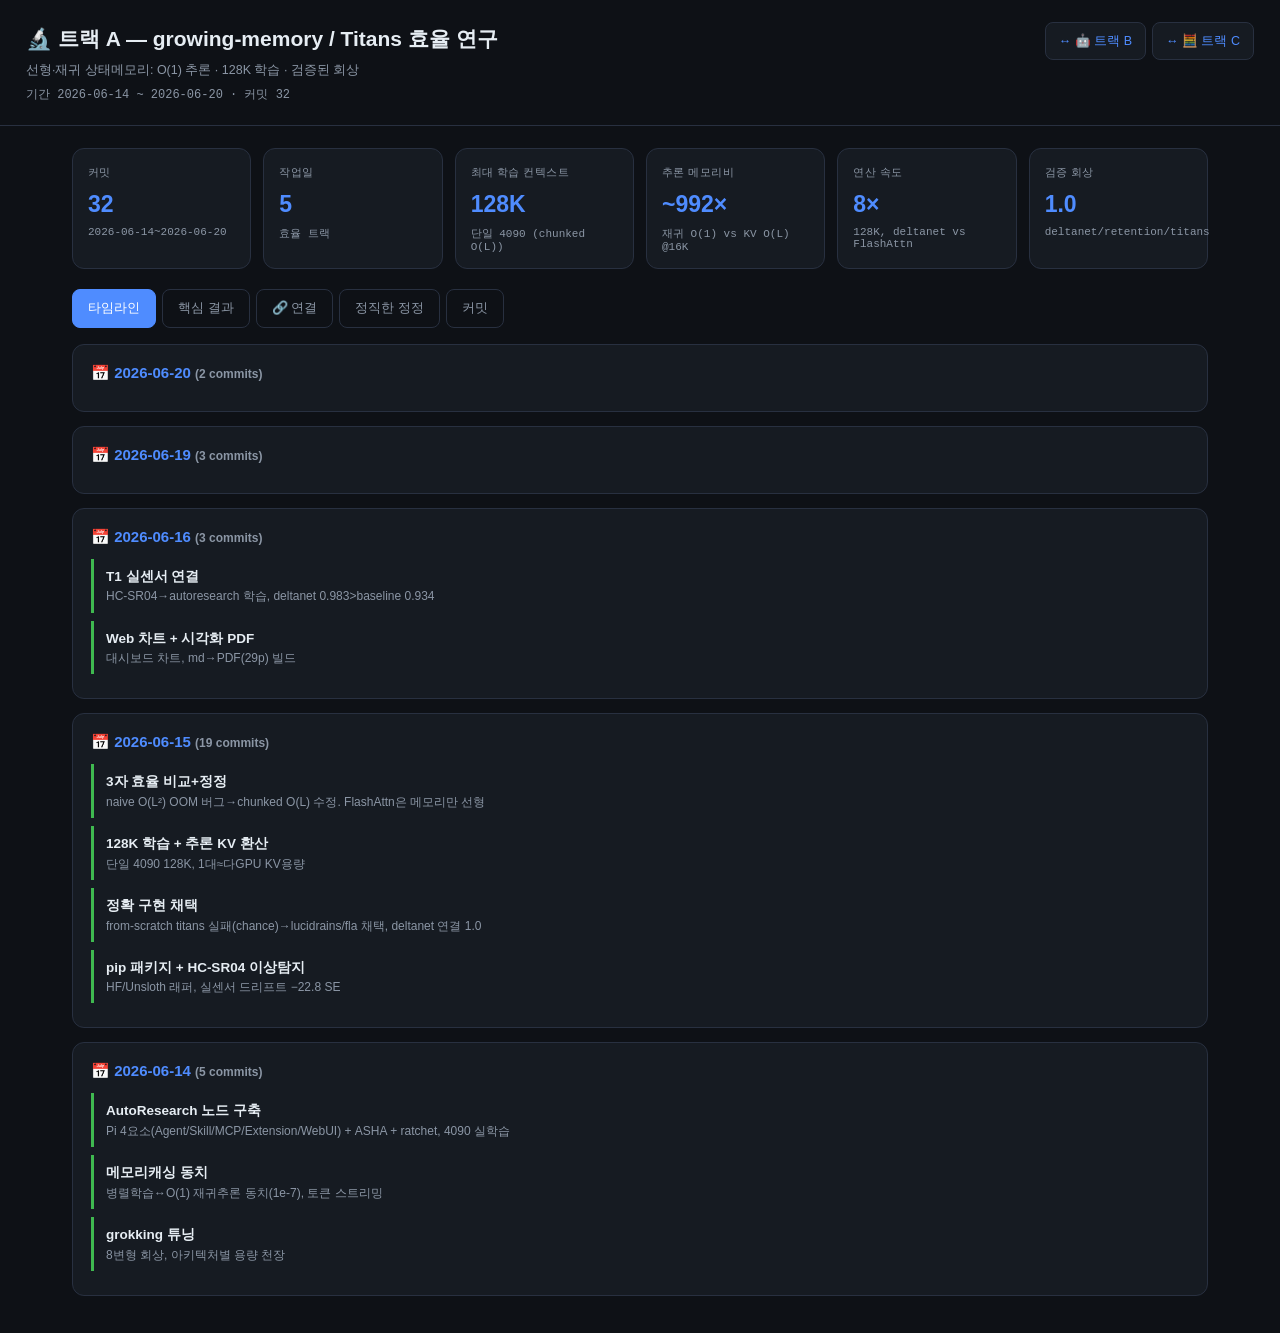
==== commit 470d4664: "feat(track-c): VibeThinker 보고 페이지 — 단계별 결과 누적형 - track_c_vibethinker.html: claim표 + 단계(R1 done / S1~" ====
--- a/report/track_a_growing_memory.html
+++ b/report/track_a_growing_memory.html
@@ -32,7 +32,7 @@
 .muted{color:var(--mut)}.legend{font:11px var(--mono);color:var(--mut);margin-top:6px}
 </style></head><body>
 <header><div><h1>🔬 트랙 A — growing-memory / Titans 효율 연구</h1><div class=tag>선형·재귀 상태메모리: O(1) 추론 · 128K 학습 · 검증된 회상</div><div class=sub id=meta></div></div>
-<a class=xlink href="track_b_openvla_mgpo.html">↔ 🤖 트랙 B — OpenVLA×MGPO</a></header>
+<div style="display:flex;gap:6px;flex-wrap:wrap"><a class=xlink href="track_b_openvla_mgpo.html">↔ 🤖 트랙 B</a><a class=xlink href="track_c_vibethinker.html">↔ 🧮 트랙 C</a></div></header>
 <main>
  <div class=cards id=cards></div>
  <div class=tabs id=tabs></div>
@@ -46,7 +46,7 @@
 </div><div class=panel id=p_bridge></div><div class=panel id=p_honest></div><div class=panel id=p_commits></div>
 </main>
 <script>
-const COMMITS=[{"date": "2026-06-19", "hash": "d8cf14e", "subj": "feat(track-b): rollout 영상 녹화 + 보고서 🎬 영상 탭 (실패 2건)"}, {"date": "2026-06-19", "hash": "5fa823a", "subj": "refactor(report): 보고서를 두 연구 트랙으로 분리 + 연결점 명시"}, {"date": "2026-06-19", "hash": "377d351", "subj": "feat(report): 데일리 인터렉티브 HTML 작업 보고서 생성기"}, {"date": "2026-06-16", "hash": "81a4126", "subj": "feat(docs): md 문서 → 시각화 PDF 빌드 (차트 + pandoc/Chrome)"}, {"date": "2026-06-16", "hash": "521efe9", "subj": "feat(T1): HC-SR04 실센서 데이터를 autoresearch 학습 루프에 연결 + 포지셔닝 로드맵"}, {"date": "2026-06-16", "hash": "15da997", "subj": "feat(web): 대시보드에 점수 차트 추가 + 4090 기동 스크립트"}, {"date": "2026-06-15", "hash": "294cd90", "subj": "docs: 통합 보고서(report/REPORT.md) + 효율 재검증(deltanet)"}, {"date": "2026-06-15", "hash": "6609ed1", "subj": "feat: 검증된 구현을 autoresearch에 연결 — deltanet 1.0 end-to-end"}, {"date": "2026-06-15", "hash": "218bd7d", "subj": "feat: vetted growing-memory 구현 축별 검증 — deltanet/retention/titans 1.0 회상"}, {"date": "2026-06-15", "hash": "ca537f7", "subj": "docs: titans_real 본 런(수정 chunk_size) 결과 — 0.31→0.55, 0.9+는 미달(정직)"}, {"date": "2026-06-15", "hash": "3b5bd10", "subj": "fix(titans_real): chunk_size 버그 수정 — recall 차이 원인 규명(난이도 아님)"}, {"date": "2026-06-15", "hash": "c87ed4a", "subj": "feat(titans): lucidrains Titans를 AutoResearch base_rule=\"titans_real\"로 통합"}, {"date": "2026-06-15", "hash": "dfa973d", "subj": "fix(titans): 정확 구현 검증 — 자체 from-scratch 실패(chance), lucidrains 채택"}, {"date": "2026-06-15", "hash": "efea270", "subj": "docs: GROKKING.md에 titans 긴 컨텍스트(seq=512) 1.0 grok 반영"}, {"date": "2026-06-15", "hash": "18b76c5", "subj": "docs: titans 긴 컨텍스트 정확도 1.0 달성 — 상수메모리+완벽회상 실증"}, {"date": "2026-06-15", "hash": "b3c8d03", "subj": "feat: growing-memory pip 패키지 — AutoResearch 연결 + HF/Unsloth 래퍼"}, {"date": "2026-06-15", "hash": "44b2b65", "subj": "docs: IMPACT.md — 하드웨어 비용 절감 + 효과 + 성능 트레이드오프(정직)"}, {"date": "2026-06-15", "hash": "b9b180a", "subj": "docs: 추론 KV캐시 실측 + 하드웨어 환산 — 1×4090+선형 ≈ 다GPU KV용량"}, {"date": "2026-06-15", "hash": "192f45f", "subj": "docs: 연산 시간 벤치 — FlashAttn은 메모리만 선형, 연산은 O(L²) (선형 우위 입증)"}, {"date": "2026-06-15", "hash": "857921f", "subj": "docs: 4090 chunked 학습 최대 seq_len 실측 — 128K(131072) 토큰"}, {"date": "2026-06-15", "hash": "82a1572", "subj": "feat: 긴 시퀀스 학습 — chunked O(L) 학습 경로 + seq=2048(64×) 검증"}, {"date": "2026-06-15", "hash": "7190ef7", "subj": "fix: 선형어텐션 병렬형 OOM 결함 수정 — chunked(O(L)) 구현"}, {"date": "2026-06-15", "hash": "1a54850", "subj": "feat: 트랜스포머 vs 선형병렬 vs 선형재귀 3자 메모리 벤치 + 정정"}, {"date": "2026-06-15", "hash": "7c714f9", "subj": "feat: HC-SR04 실 센서 데이터 드리프트/이상 탐지 (§5 예측오차 이상탐지)"}, {"date": "2026-06-15", "hash": "a871ac7", "subj": "feat: NAS·Edge 미연결 노드를 도커 서버로 실구현"}, {"date": "2026-06-14", "hash": "85d7979", "subj": "feat: grokking 튜닝 — 8변형 회상 학습 + 아키텍처별 용량 천장 규명"}, {"date": "2026-06-14", "hash": "e9c995a", "subj": "feat: 재귀 eval 통합(#1) + 토큰 스트리밍 API(#2)"}, {"date": "2026-06-14", "hash": "908a408", "subj": "feat: 메모리 캐싱 최적화 — 병렬 학습 ↔ 상수메모리 RNN 추론 동치"}, {"date": "2026-06-14", "hash": "ea40912", "subj": "feat: AutoResearch 노드 — Pi AI Agent 웹 서비스 + 실물 학습 백엔드"}, {"date": "2026-06-14", "hash": "465aa52", "subj": "스캐폴드: Pi AI Agent 웹 서비스 기말 프로젝트 키트 초기 구조"}], DATES=["2026-06-14", "2026-06-15", "2026-06-16", "2026-06-19"], STATS=[["커밋", "30", "2026-06-14~2026-06-19"], ["작업일", "4", "효율 트랙"], ["최대 학습 컨텍스트", "128K", "단일 4090 (chunked O(L))"], ["추론 메모리비", "~992×", "재귀 O(1) vs KV O(L) @16K"], ["연산 속도", "8×", "128K, deltanet vs FlashAttn"], ["검증 회상", "1.0", "deltanet/retention/titans"]], MILE={"2026-06-14": [["AutoResearch 노드 구축", "Pi 4요소(Agent/Skill/MCP/Extension/WebUI) + ASHA + ratchet, 4090 실학습"], ["메모리캐싱 동치", "병렬학습↔O(1) 재귀추론 동치(1e-7), 토큰 스트리밍"], ["grokking 튜닝", "8변형 회상, 아키텍처별 용량 천장"]], "2026-06-15": [["3자 효율 비교+정정", "naive O(L²) OOM 버그→chunked O(L) 수정. FlashAttn은 메모리만 선형"], ["128K 학습 + 추론 KV 환산", "단일 4090 128K, 1대≈다GPU KV용량"], ["정확 구현 채택", "from-scratch titans 실패(chance)→lucidrains/fla 채택, deltanet 연결 1.0"], ["pip 패키지 + HC-SR04 이상탐지", "HF/Unsloth 래퍼, 실센서 드리프트 −22.8 SE"]], "2026-06-16": [["T1 실센서 연결", "HC-SR04→autoresearch 학습, deltanet 0.983>baseline 0.934"], ["Web 차트 + 시각화 PDF", "대시보드 차트, md→PDF(29p) 빌드"]]},
+const COMMITS=[{"date": "2026-06-20", "hash": "37cb9d2", "subj": "feat(track-b): S0c 물리오류 실측 하니스 — penetration/팔충돌/drop/knock"}, {"date": "2026-06-20", "hash": "0c1880f", "subj": "docs(track-b): S0b 정성 분석 — 태스크별 성공률 + 실패 모드 (프레임 직접 확인)"}, {"date": "2026-06-19", "hash": "d8cf14e", "subj": "feat(track-b): rollout 영상 녹화 + 보고서 🎬 영상 탭 (실패 2건)"}, {"date": "2026-06-19", "hash": "5fa823a", "subj": "refactor(report): 보고서를 두 연구 트랙으로 분리 + 연결점 명시"}, {"date": "2026-06-19", "hash": "377d351", "subj": "feat(report): 데일리 인터렉티브 HTML 작업 보고서 생성기"}, {"date": "2026-06-16", "hash": "81a4126", "subj": "feat(docs): md 문서 → 시각화 PDF 빌드 (차트 + pandoc/Chrome)"}, {"date": "2026-06-16", "hash": "521efe9", "subj": "feat(T1): HC-SR04 실센서 데이터를 autoresearch 학습 루프에 연결 + 포지셔닝 로드맵"}, {"date": "2026-06-16", "hash": "15da997", "subj": "feat(web): 대시보드에 점수 차트 추가 + 4090 기동 스크립트"}, {"date": "2026-06-15", "hash": "294cd90", "subj": "docs: 통합 보고서(report/REPORT.md) + 효율 재검증(deltanet)"}, {"date": "2026-06-15", "hash": "6609ed1", "subj": "feat: 검증된 구현을 autoresearch에 연결 — deltanet 1.0 end-to-end"}, {"date": "2026-06-15", "hash": "218bd7d", "subj": "feat: vetted growing-memory 구현 축별 검증 — deltanet/retention/titans 1.0 회상"}, {"date": "2026-06-15", "hash": "ca537f7", "subj": "docs: titans_real 본 런(수정 chunk_size) 결과 — 0.31→0.55, 0.9+는 미달(정직)"}, {"date": "2026-06-15", "hash": "3b5bd10", "subj": "fix(titans_real): chunk_size 버그 수정 — recall 차이 원인 규명(난이도 아님)"}, {"date": "2026-06-15", "hash": "c87ed4a", "subj": "feat(titans): lucidrains Titans를 AutoResearch base_rule=\"titans_real\"로 통합"}, {"date": "2026-06-15", "hash": "dfa973d", "subj": "fix(titans): 정확 구현 검증 — 자체 from-scratch 실패(chance), lucidrains 채택"}, {"date": "2026-06-15", "hash": "efea270", "subj": "docs: GROKKING.md에 titans 긴 컨텍스트(seq=512) 1.0 grok 반영"}, {"date": "2026-06-15", "hash": "18b76c5", "subj": "docs: titans 긴 컨텍스트 정확도 1.0 달성 — 상수메모리+완벽회상 실증"}, {"date": "2026-06-15", "hash": "b3c8d03", "subj": "feat: growing-memory pip 패키지 — AutoResearch 연결 + HF/Unsloth 래퍼"}, {"date": "2026-06-15", "hash": "44b2b65", "subj": "docs: IMPACT.md — 하드웨어 비용 절감 + 효과 + 성능 트레이드오프(정직)"}, {"date": "2026-06-15", "hash": "b9b180a", "subj": "docs: 추론 KV캐시 실측 + 하드웨어 환산 — 1×4090+선형 ≈ 다GPU KV용량"}, {"date": "2026-06-15", "hash": "192f45f", "subj": "docs: 연산 시간 벤치 — FlashAttn은 메모리만 선형, 연산은 O(L²) (선형 우위 입증)"}, {"date": "2026-06-15", "hash": "857921f", "subj": "docs: 4090 chunked 학습 최대 seq_len 실측 — 128K(131072) 토큰"}, {"date": "2026-06-15", "hash": "82a1572", "subj": "feat: 긴 시퀀스 학습 — chunked O(L) 학습 경로 + seq=2048(64×) 검증"}, {"date": "2026-06-15", "hash": "7190ef7", "subj": "fix: 선형어텐션 병렬형 OOM 결함 수정 — chunked(O(L)) 구현"}, {"date": "2026-06-15", "hash": "1a54850", "subj": "feat: 트랜스포머 vs 선형병렬 vs 선형재귀 3자 메모리 벤치 + 정정"}, {"date": "2026-06-15", "hash": "7c714f9", "subj": "feat: HC-SR04 실 센서 데이터 드리프트/이상 탐지 (§5 예측오차 이상탐지)"}, {"date": "2026-06-15", "hash": "a871ac7", "subj": "feat: NAS·Edge 미연결 노드를 도커 서버로 실구현"}, {"date": "2026-06-14", "hash": "85d7979", "subj": "feat: grokking 튜닝 — 8변형 회상 학습 + 아키텍처별 용량 천장 규명"}, {"date": "2026-06-14", "hash": "e9c995a", "subj": "feat: 재귀 eval 통합(#1) + 토큰 스트리밍 API(#2)"}, {"date": "2026-06-14", "hash": "908a408", "subj": "feat: 메모리 캐싱 최적화 — 병렬 학습 ↔ 상수메모리 RNN 추론 동치"}, {"date": "2026-06-14", "hash": "ea40912", "subj": "feat: AutoResearch 노드 — Pi AI Agent 웹 서비스 + 실물 학습 백엔드"}, {"date": "2026-06-14", "hash": "465aa52", "subj": "스캐폴드: Pi AI Agent 웹 서비스 기말 프로젝트 키트 초기 구조"}], DATES=["2026-06-14", "2026-06-15", "2026-06-16", "2026-06-19", "2026-06-20"], STATS=[["커밋", "32", "2026-06-14~2026-06-20"], ["작업일", "5", "효율 트랙"], ["최대 학습 컨텍스트", "128K", "단일 4090 (chunked O(L))"], ["추론 메모리비", "~992×", "재귀 O(1) vs KV O(L) @16K"], ["연산 속도", "8×", "128K, deltanet vs FlashAttn"], ["검증 회상", "1.0", "deltanet/retention/titans"]], MILE={"2026-06-14": [["AutoResearch 노드 구축", "Pi 4요소(Agent/Skill/MCP/Extension/WebUI) + ASHA + ratchet, 4090 실학습"], ["메모리캐싱 동치", "병렬학습↔O(1) 재귀추론 동치(1e-7), 토큰 스트리밍"], ["grokking 튜닝", "8변형 회상, 아키텍처별 용량 천장"]], "2026-06-15": [["3자 효율 비교+정정", "naive O(L²) OOM 버그→chunked O(L) 수정. FlashAttn은 메모리만 선형"], ["128K 학습 + 추론 KV 환산", "단일 4090 128K, 1대≈다GPU KV용량"], ["정확 구현 채택", "from-scratch titans 실패(chance)→lucidrains/fla 채택, deltanet 연결 1.0"], ["pip 패키지 + HC-SR04 이상탐지", "HF/Unsloth 래퍼, 실센서 드리프트 −22.8 SE"]], "2026-06-16": [["T1 실센서 연결", "HC-SR04→autoresearch 학습, deltanet 0.983>baseline 0.934"], ["Web 차트 + 시각화 PDF", "대시보드 차트, md→PDF(29p) 빌드"]]},
       COR=[["선형 OOM=우위?", "naive O(L²) 구현 버그였음", "chunked O(L) 재구현 → OOM 해소"], ["학습 메모리 우위", "FlashAttn이 O(L)이라 거짓", "진짜 우위는 추론 O(1)로 재정의"], ["자체 titans 정확?", "from-scratch가 chance(학습실패)", "lucidrains titans-pytorch 채택"], ["recall 0.98 vs 0.33 = 난이도?", "틀림 — 변수 격리로 chunk_size 버그", "chunk_size=min(32,seg) 수정"], ["NAS/엣지 연결됨?", "실은 stub", "도커 NAS·Edge 서버로 실구현"], ["titans 이름 내가 지음?", "Google 논문(2501.00663) 차용", "출처 명시 + 정확 구현 검증"]], CH={"compute": {"L": [2048, 8192, 32768, 65536, 131072], "deltanet": [4.0, 3.8, 6.9, 14.8, 31.2], "tf": [0.8, 2.1, 18.5, 65.4, 244.0]}, "infer": {"L": [8192, 131072, 1048576, 2097152], "kv": [0.08, 1.17, 9.69, 19.35], "state": 0.0259}, "recall": {"names": ["deltanet", "gated_deltanet", "retention", "titans", "linear", "gla"], "vals": [1.0, 1.0, 1.0, 1.0, 0.54, 0.06]}, "grok": {"steps": [1000, 2000, 3000, 4000, 5000, 6000, 7000, 8000, 9000, 10000, 11000, 12000, 13000, 14000, 15000, 16000, 17000, 18000, 19000, 20000, 21000, 22000, 23000, 24000, 25000], "rec": [0.324, 0.332, 0.335, 0.346, 0.335, 0.339, 0.341, 0.342, 0.336, 0.336, 0.337, 0.337, 0.326, 0.337, 0.604, 0.789, 0.939, 0.986, 0.995, 0.997, 1, 1, 1, 1, 1]}},
       BRIDGE=[["OpenVLA object state memory ＝ growing-memory(deltanet/titans)", "트랙 B Phase 2에서 객체 상태를 시간축으로 유지하는 메모리를, 트랙 A의 O(1) 재귀상태 구현으로 만든다."], ["compression-coverage ↔ 엣지학습노드(autoresearch)", "트랙 B의 소형코어 압축 가설을, 트랙 A의 autoresearch config 스윕(보상=success)으로 탐색한다."], ["공유 목표: 엣지 상수메모리", "둘 다 단일 4090/엣지에서 상수메모리 추론을 지향 — 효율(A)이 강건성(B)의 배포 수단이 된다."]], BRIDGE_NOTE="연결은 <b>구현 수단</b> 한 곳뿐이다. 가설·지표·합격선은 완전 독립. 트랙 B의 Phase 1(에이전트, frozen OpenVLA)은 트랙 A와 무관하고, <b>Phase 2</b>에서만 트랙 A의 메모리를 재사용한다.", PANELS=[["timeline", "타임라인"], ["results", "핵심 결과"], ["bridge", "🔗 연결"], ["honest", "정직한 정정"], ["commits", "커밋"]];
 document.getElementById('meta').textContent='기간 '+(DATES[0]||'-')+' ~ '+(DATES[DATES.length-1]||'-')+'  ·  커밋 '+COMMITS.length;
@@ -60,7 +60,7 @@
  const ms=(MILE[d]||[]).map(m=>`<div class=mi><b>${m[0]}</b><span>${m[1]}</span></div>`).join('');
  const cs=COMMITS.filter(c=>c.date==d);
  return `<div class=day><h3>📅 ${d} <span class=muted style="font-size:12px">(${cs.length} commits)</span></h3>${ms}</div>`;}).join('');
-p_bridge.innerHTML='<div class=day><h3>🔗 두 연구의 연결점 (단 하나, Phase 2)</h3><p class=muted>'+BRIDGE_NOTE+'</p>'+
+p_bridge.innerHTML='<div class=day><h3>🔗 트랙 간 연결</h3><p class=muted>'+BRIDGE_NOTE+'</p>'+
  BRIDGE.map(b=>`<div class=mi><b>${b[0]}</b><span>${b[1]}</span></div>`).join('')+'</div>';
 p_honest.innerHTML='<p class=muted>이 트랙에서 스스로 정정한 과장/오류(사용자 지적 포함):</p>'+
  COR.map(c=>`<div class=cor><div class=q>⚠ ${c[0]}</div><div class=a>→ ${c[1]}</div><div class=f>✓ ${c[2]}</div></div>`).join('');
